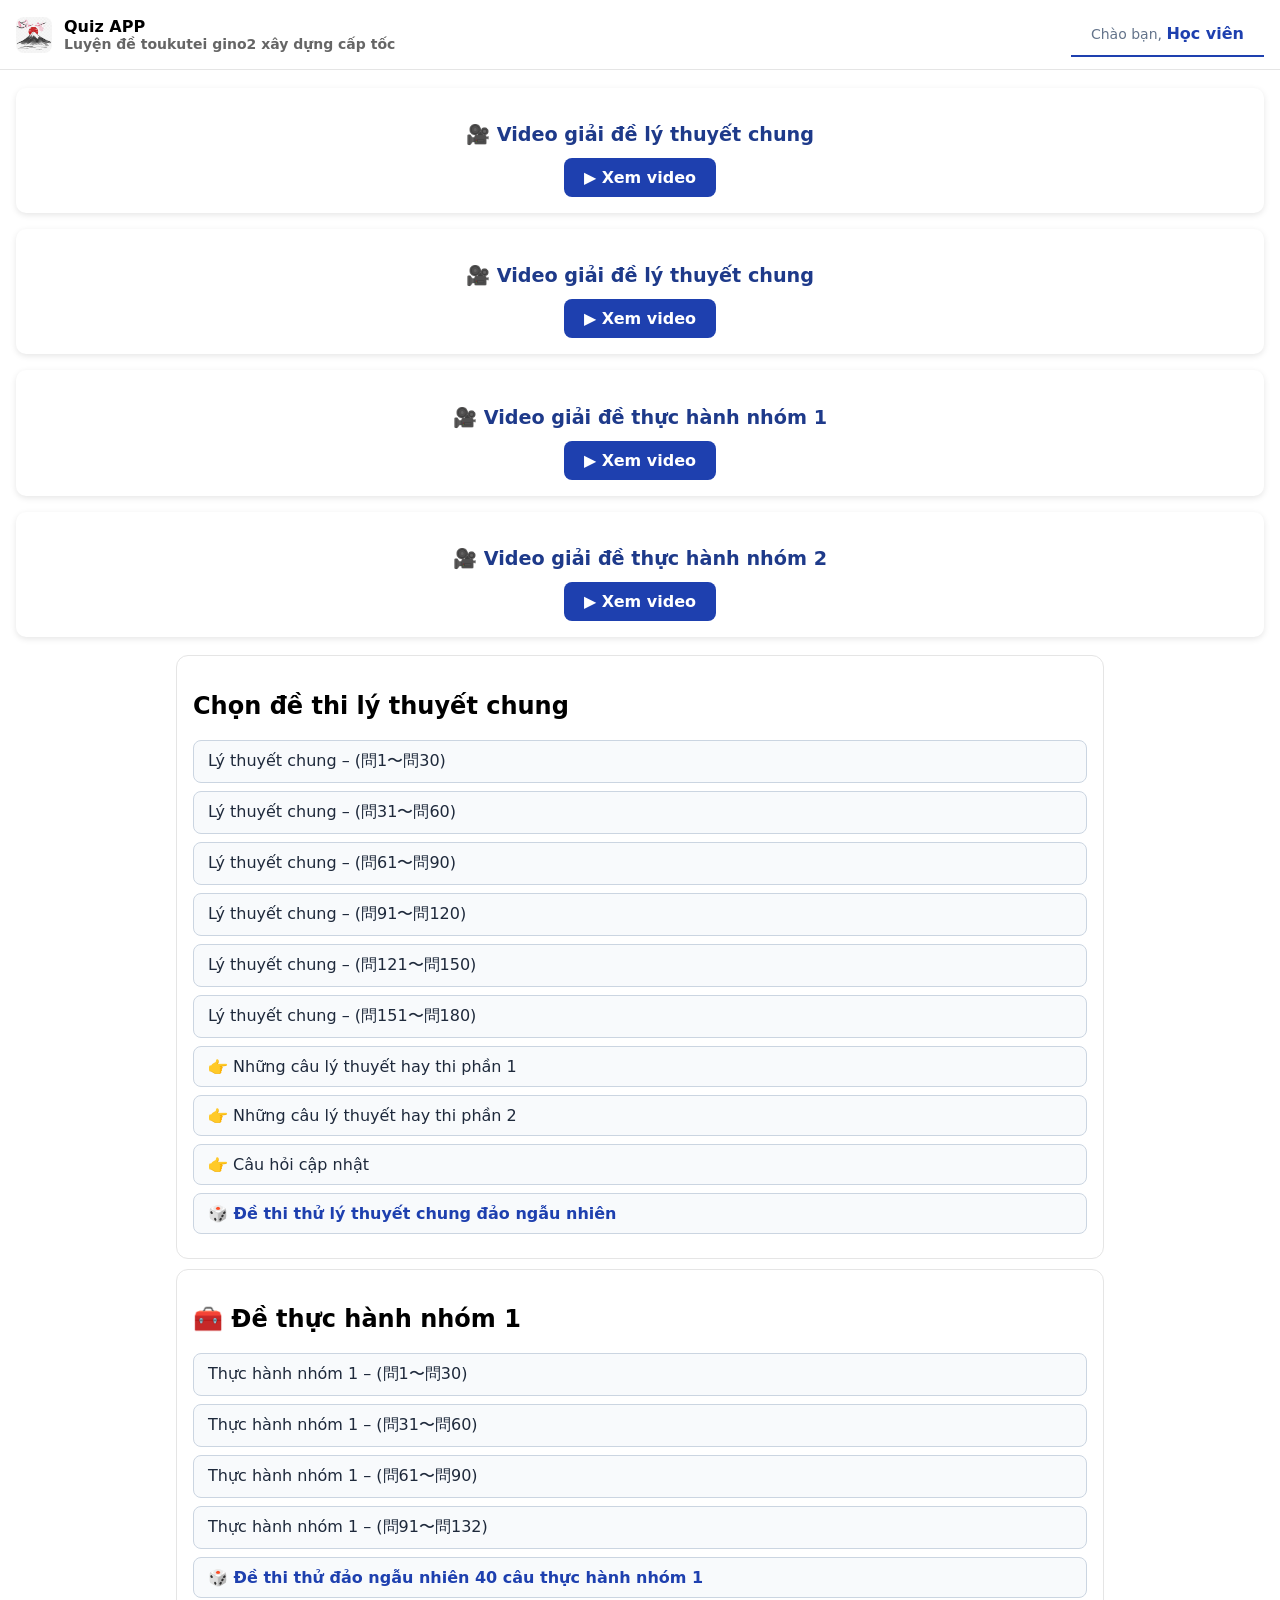
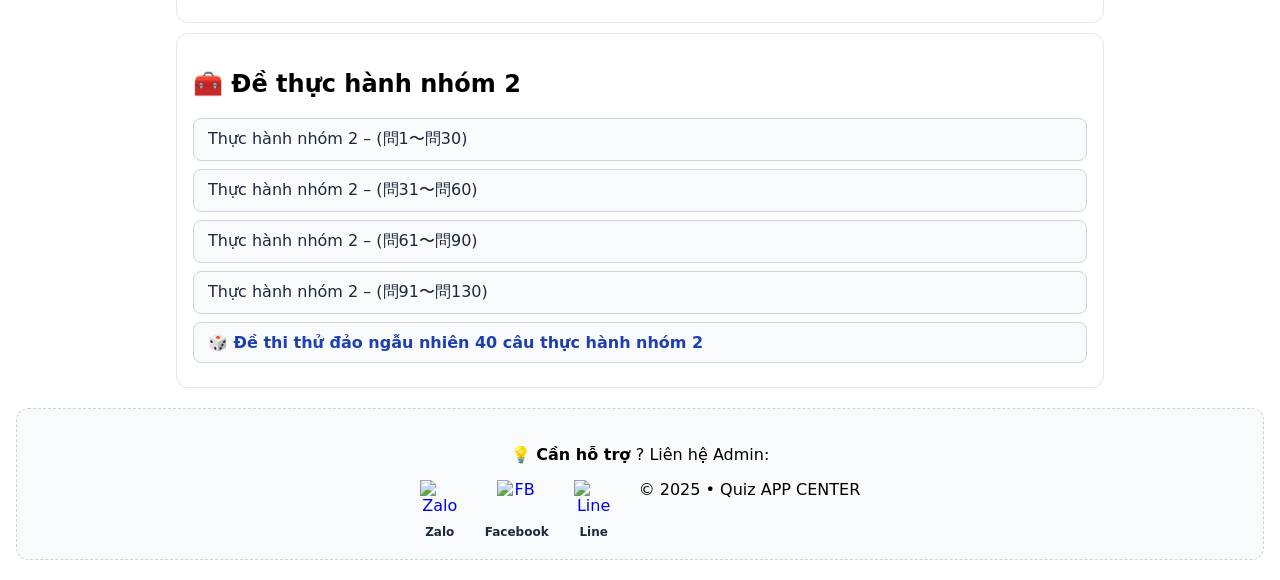
==== index.html @ d86682d0 "Update index.html" ====
<!doctype html>
<html lang="vi">
<head>
  <meta http-equiv="Cache-Control" content="no-cache, no-store, must-revalidate" />
  <meta http-equiv="Pragma" content="no-cache" />
  <meta http-equiv="Expires" content="0" />
  <meta charset="utf-8">
  <meta name="viewport" content="width=device-width, initial-scale=1">
  <title>Quiz APP CENTER</title>
  <link rel="icon" href="icon-192.png">
  <meta name="theme-color" content="#ffffff">
  <link rel="stylesheet" href="style.css">

  <script>
    const quizFiles = [
      "questions.js","questions2.js","questions3.js",
      "questions4.js","questions5.js","questions6.js","questions7.js","questions8.js","questions9.js",
      "practice1.js","practice2.js","practice3.js","practice4.js","practice1_g1.js","practice2_g1.js","practice3_g1.js","practice4_g1.js"
    ];
    quizFiles.forEach(f => fetch(f).catch(()=>{}));
  </script>

  <script type="module" src="firebase.js"></script>
</head>

<body class="mono">

<script type="module">
    import { auth, logout, db } from "./firebase.js"; 
    import { onAuthStateChanged, signOut } from "https://www.gstatic.com/firebasejs/11.0.1/firebase-auth.js";
    import { doc, getDoc } from "https://www.gstatic.com/firebasejs/11.0.1/firebase-firestore.js";

    onAuthStateChanged(auth, async (user) => {
        if (!user) {
            location.href = "login.html";
        } else {
            try {
                const userDocRef = doc(db, "users", user.uid);
                const userSnap = await getDoc(userDocRef);

                if (userSnap.exists()) {
                    const data = userSnap.data();
                    const currentDeviceId = localStorage.getItem('my_device_id');
                    const devices = data.devices || {};

                    // 1. Kiểm tra thiết bị
                    if (data.device_count >= 1 && !devices[currentDeviceId]) {
                        alert("🚫 Tài khoản chỉ được dùng trên 1 máy.");
                        await signOut(auth);
                        location.href = "login.html";
                        return;
                    }

                    // 2. Lấy thông tin Premium và Nhóm
                    const isPremium = data.isPremium === true;
                    const userGroup = data.group || "1"; // Mặc định nhóm 1 nếu chưa có dữ liệu

                    // 3. Hiển thị tên, trạng thái và Nhóm
                    const welcomeSection = document.getElementById('welcome-section');
                    const nameDisplay = document.getElementById('user-display-name');
                    
                    if (welcomeSection && nameDisplay) {
                        const statusBadge = isPremium 
                            ? `<span style="color: #f59e0b; font-size: 12px;"> [⭐ Premium - Nhóm ${userGroup}]</span>` 
                            : `<span style="color: #64748b; font-size: 12px;"> [Học thử - Nhóm ${userGroup}]</span>`;
                        
                        nameDisplay.innerHTML = (data.name || "Học viên") + statusBadge;
                        welcomeSection.style.setProperty('display', 'flex', 'important');
                    }

                    // 4. LOGIC CHẶN TRUY CẬP ĐỀ THI
                    const allowedSets = ['1', '2', '3']; // 90 câu lý thuyết đầu mở miễn phí

                    document.querySelectorAll('.exam-list a').forEach(link => {
                        link.addEventListener('click', (e) => {
                            const url = new URL(link.href, window.location.origin);
                            const setParam = url.searchParams.get('set');
                            const practiceParam = url.searchParams.get('practice');

                            // A. NẾU LÀ TÀI KHOẢN FREE
                            if (!isPremium) {
                                if ((setParam && !allowedSets.includes(setParam)) || practiceParam || setParam === 'randomExam') {
                                    e.preventDefault();
                                    document.getElementById('premium-modal').style.display = 'flex';
                                    return;
                                }
                            }

                            // B. NẾU LÀ PREMIUM: Chặn chéo nhóm thực hành
                            if (isPremium && practiceParam) {
                                const requiredG = "g" + userGroup; // Ví dụ: "g1" hoặc "g2"
                                
                                if (!practiceParam.includes(requiredG)) {
                                    e.preventDefault();
                                    alert(`🔒 Bạn đăng ký Nhóm ${userGroup}. Không thể vào đề thực hành của nhóm khác!\nLiên hệ Admin nếu bạn muốn đổi nhóm.`);
                                }
                            }
                        });
                    });

                } else {
                    console.warn("Không tìm thấy hồ sơ.");
                }
            } catch (error) {
                console.error("Lỗi:", error);
            }
        }
    });

    window.logout = logout;
</script>
  

<header class="header">
  <div class="brand">
    <img src="icon-192.png" alt="H" class="logo">
    <div class="titles">
      <div class="brand-name">Quiz APP</div>
      <div class="subtitle"><b>Luyện đề toukutei gino2 xây dựng cấp tốc</b></div>
    </div>
  </div>
  <div id="welcome-section" style="padding: 12px 20px; background: #fff; border-bottom: 2px solid #1e40af; display: none; display: flex; justify-content: space-between; align-items: center;">
    <div>
      <span style="color: #64748b; font-size: 14px;">Chào bạn, </span>
      <strong id="user-display-name" style="color: #1e40af; font-size: 16px;">Học viên</strong>
    </div>
  
  </div>
</header>

<main class="container">
  </main>


<style>
.logout-btn {
  background:#ef4444;
  color:white;
  border:none;
  padding:6px 12px;
  border-radius:6px;
  font-weight:bold;
  cursor:pointer;
}
.logout-btn:hover { background:#dc2626; }
/* ... Các style khác giữ nguyên ... */
</style>

</body>
</html>

<!-- ============================
     🎥 VIDEO GIẢNG DẠY
============================ -->
<div class="video-section">
  <h3>🎥 Video giải đề lý thuyết chung</h3>
  <div class="video-link">
    <a href="https://drive.google.com/file/d/1pl9RlHkuC-D0YzX4zTw41aE-9_p6ZaJ1/preview" 
       target="_blank" rel="noopener noreferrer"
       class="video-btn">▶️ Xem video</a>
  </div>
</div>

<div class="video-section">
  <h3>🎥 Video giải đề lý thuyết chung</h3>
  <div class="video-link">
    <a href="https://drive.google.com/file/d/1eTkqleEcCfyMb8GNI7voh6p9hdJwSqoO/preview" 
       target="_blank" rel="noopener noreferrer"
       class="video-btn">▶️ Xem video</a>
  </div>
</div>

  <div class="video-section">
  <h3>🎥 Video giải đề thực hành nhóm 1</h3>
  <div class="video-link">
    <a href="https://drive.google.com/file/d/1h8wyAfDmRlrgixBKTIgVB32bR2kPtjcA/preview" 
       target="_blank" rel="noopener noreferrer"
       class="video-btn">▶️ Xem video</a>
  </div>
</div>
  
<div class="video-section">
  <h3>🎥 Video giải đề thực hành nhóm 2</h3>
  <div class="video-link">
    <a href="https://drive.google.com/file/d/14-bKR9jRiHn4OdBH2MQ1tU23b8i1VUSE/preview" 
       target="_blank" rel="noopener noreferrer"
       class="video-btn">▶️ Xem video</a>
  </div>
</div>

<!-- ============================
     📘 DANH SÁCH ĐỀ THI
============================ -->
<main class="container">
  <div class="card">
    <h2>Chọn đề thi lý thuyết chung</h2>
    <ul id="exam-list" class="exam-list">
      <li><a href="exam.html?set=1">Lý thuyết chung – (問1〜問30)</a></li>
      <li><a href="exam.html?set=2">Lý thuyết chung – (問31〜問60)</a></li>
      <li><a href="exam.html?set=3">Lý thuyết chung – (問61〜問90)</a></li>
      <li><a href="exam.html?set=4">Lý thuyết chung – (問91〜問120)</a></li>
      <li><a href="exam.html?set=5">Lý thuyết chung – (問121〜問150)</a></li>
      <li><a href="exam.html?set=6">Lý thuyết chung – (問151〜問180)</a></li>
      <li><a href="exam.html?set=7">👉 Những câu lý thuyết hay thi phần 1</a></li>
      <li><a href="exam.html?set=8">👉 Những câu lý thuyết hay thi phần 2</a></li>
      <li><a href="exam.html?set=9">👉 Câu hỏi cập nhật</a></li>
      <li><a href="exam.html?set=randomExam" style="font-weight:bold;color:#1e40af;">
        🎲 Đề thi thử lý thuyết chung đảo ngẫu nhiên
      </a></li>
    </ul>
  </div>
 <!-- ========================= -->
  <!-- ✅ KHU ĐỀ THỰC HÀNH NHÓM 1 -->
  <!-- ========================= -->
  <div class="card">
    <h2>🧰 Đề thực hành nhóm 1</h2>
    <ul class="exam-list">
      <li><a href="exam.html?practice=g1_1">Thực hành nhóm 1 – (問1〜問30)</a></li>
      <li><a href="exam.html?practice=g1_2">Thực hành nhóm 1 – (問31〜問60)</a></li>
      <li><a href="exam.html?practice=g1_3">Thực hành nhóm 1 – (問61〜問90)</a></li>
      <li><a href="exam.html?practice=g1_4">Thực hành nhóm 1 – (問91〜問132)</a></li>
      <li><a href="exam.html?practice=g1_random" style="font-weight:bold;color:#1e40af;">🎲 Đề thi thử đảo ngẫu nhiên 40 câu thực hành nhóm 1</a></li>
    </ul>
  </div>
  <!-- ========================= -->
  <!-- ✅ KHU ĐỀ THỰC HÀNH NHÓM 2 -->
  <!-- ========================= -->
  <div class="card">
    <h2>🧰 Đề thực hành nhóm 2</h2>
    <ul class="exam-list">
      <li><a href="exam.html?practice=g2_1">Thực hành nhóm 2 – (問1〜問30)</a></li>
      <li><a href="exam.html?practice=g2_2">Thực hành nhóm 2 – (問31〜問60)</a></li>
      <li><a href="exam.html?practice=g2_3">Thực hành nhóm 2 – (問61〜問90)</a></li>
      <li><a href="exam.html?practice=g2_4">Thực hành nhóm 2 – (問91〜問130)</a></li>
       <li><a href="exam.html?practice=g2_random" style="font-weight:bold;color:#1e40af;">🎲 Đề thi thử đảo ngẫu nhiên 40 câu thực hành nhóm 2</a></li>
    </ul>
  </div>
</main>

<footer>
  <div class="admin-contact-section">
    <p>💡<b> Cần hỗ trợ  </b>? Liên hệ Admin:</p>
    <div class="contact-icons">
        <a href="#" id="zalo-link" target="_blank" class="contact-item">
            <img src="https://upload.wikimedia.org/wikipedia/commons/9/91/Icon_of_Zalo.svg" alt="Zalo">
            <span>Zalo</span>
        </a>
        <a href="#" id="fb-link" target="_blank" class="contact-item">
            <img src="https://upload.wikimedia.org/wikipedia/commons/0/05/Facebook_Logo_2023.png" alt="FB">
            <span>Facebook</span>
        </a>
        <a href="#" id="line-link" target="_blank" class="contact-item">
            <img src="https://upload.wikimedia.org/wikipedia/commons/4/41/LINE_logo.svg" alt="Line">
            <span>Line</span>
        </a>
       <div lass="footer">© 2025 • Quiz APP  CENTER</div>
    </div>
</div>

</footer>

<!-- 💅 Style bổ sung -->
<style>
.logout-btn {
  background:#ef4444;
  color:white;
  border:none;
  padding:6px 12px;
  border-radius:6px;
  font-weight:bold;
  cursor:pointer;
}
.logout-btn:hover { background:#dc2626; }

.video-section {
  background: #fff;
  margin: 16px;
  padding: 16px;
  border-radius: 10px;
  box-shadow: 0 2px 6px rgba(0,0,0,0.1);
  text-align: center;
}

.video-btn {
  display: inline-block;
  background: #1e40af;
  color: white;
  padding: 10px 20px;
  border-radius: 8px;
  font-weight: bold;
  text-decoration: none;
  transition: 0.2s;
}
.video-btn:hover { background: #2563eb; }

.exam-list li { list-style:none; margin:8px 0; }
.exam-list a {
  display:block;
  background:#f8fafc;
  border:1px solid #cbd5e1;
  padding:10px 14px;
  border-radius:8px;
  color:#1e293b;
  text-decoration:none;
  transition:.2s;
}
.exam-list a:hover { background:#e0e7ff; color:#1e40af; }
  .admin-contact-section {
    background: #f8fafc;
    padding: 20px;
    margin: 20px 16px;
    border-radius: 12px;
    text-align: center;
    border: 1px dashed #cbd5e1;
}
.contact-icons {
    display: flex;
    justify-content: center;
    gap: 25px;
    margin-top: 15px;
}
.contact-item {
    text-decoration: none;
    display: flex;
    flex-direction: column;
    align-items: center;
    gap: 5px;
    transition: transform 0.2s;
}
.contact-item:hover { transform: translateY(-3px); }
.contact-item img {
    width: 40px;
    height: 40px;
    object-fit: contain;
}
.contact-item span {
    font-size: 12px;
    font-weight: bold;
    color: #1e293b;
}
  /* Style cho các bộ đề bị khóa */
.exam-locked {
    opacity: 0.6; /* Làm mờ */
    pointer-events: none; /* Không cho bấm vào link (dự phòng) */
    position: relative;
    background: #f1f5f9 !important; /* Đổi màu nền xám */
    border-color: #cbd5e1 !important;
}

/* Thêm biểu tượng ổ khóa vào phía sau chữ */
.exam-locked::after {
    content: " 🔒"; 
    font-size: 14px;
    float: right;
}

/* Hiệu ứng cho chữ mờ hơn */
.exam-locked span, .exam-locked a {
    color: #94a3b8 !important;
}
</style>
<div id="premium-modal" style="display:none; position:fixed; top:0; left:0; width:100%; height:100%; background:rgba(0,0,0,0.6); z-index:1000; justify-content:center; align-items:center;">
    <div style="background:white; width:90%; max-width:400px; padding:25px; border-radius:15px; text-align:center; box-shadow: 0 10px 25px rgba(0,0,0,0.2);">
        <div style="font-size: 50px; margin-bottom: 15px;">🔒</div>
        <h2 style="color:#1e40af; margin-bottom: 10px;">Mở Khóa Toàn Bộ</h2>
        <p style="color:#64748b; font-size:14px; line-height:1.6; margin-bottom:20px;">
            Bạn đã hoàn thành các câu hỏi miễn phí.<br>
            Để học tiếp toàn bộ đề  , hãy liên hệ Admin để nâng cấp tài khoản Premium chỉ <b>）499k.(VND)</b> .
        </p>
        
        <div style="display: flex; flex-direction: column; gap: 10px;">
            <a href="https://zalo.me/09xxxxxxxx" target="_blank" style="background:#0068ff; color:white; padding:12px; border-radius:8px; text-decoration:none; font-weight:bold; display:flex; align-items:center; justify-content:center; gap:10px;">
                💬 Nhắn tin Zalo Admin
            </a>
            <a href="https://facebook.com/yourpage" target="_blank" style="background:#1877f2; color:white; padding:12px; border-radius:8px; text-decoration:none; font-weight:bold; display:flex; align-items:center; justify-content:center; gap:10px;">
                🔵 Liên hệ Facebook
            </a>
            <a href="https://line.me/ti/p/yourid" target="_blank" style="background:#06c755; color:white; padding:12px; border-radius:8px; text-decoration:none; font-weight:bold; display:flex; align-items:center; justify-content:center; gap:10px;">
                🟢 Kết nối qua Line
            </a>
            
            <button onclick="document.getElementById('premium-modal').style.display='none'" style="margin-top:10px; background:none; border:none; color:#94a3b8; cursor:pointer; font-size:13px;">Để sau</button>
        </div>
    </div>
</div>
</body>
</html>
---- style.css ----
:root{
  --bg:#ffffff; --fg:#000000; --muted:#666; --border:#e5e5e5;
  --ok:#0a7f2e; --bad:#c62828; --blue:#007BFF;
}
*{box-sizing:border-box}
body.mono{margin:0;background:var(--bg);color:var(--fg);font-family:system-ui,-apple-system,Segoe UI,Roboto,Helvetica,Arial,sans-serif}
.header{display:flex;align-items:center;justify-content:space-between;gap:16px;padding:12px 16px;border-bottom:1px solid var(--border);background:#fff;position:sticky;top:0;z-index:5}
.brand{display:flex;align-items:center;gap:12px}
.brand.small .brand-name{font-size:16px}
.logo{width:36px;height:36px;border-radius:8px}
.titles .brand-name{font-weight:700}
.titles .subtitle{font-size:14px;color:var(--muted)}
.titles .demoline{font-size:12px;color:var(--muted)}

/* --- SỬA: Giảm margin-bottom cho card để các câu hỏi gần nhau hơn --- */
.container{max-width:960px;margin:18px auto;padding:0 16px}
.card{background:#fff;border:1px solid var(--border);border-radius:12px;padding:16px;margin-bottom:10px}

.exam-list{list-style:none;padding:0;margin:0}
.exam-list li{margin:10px 0}
.exam-list a{color:var(--fg);text-decoration:underline}

.hud{display:flex;align-items:center;gap:10px}
.timer{font-variant-numeric:tabular-nums;font-weight:700}

.btn{border:1px solid var(--fg);background:#fff;color:var(--fg);padding:8px 14px;border-radius:10px;cursor:pointer}
.btn.ghost{background:transparent}
.btn:active{transform:translateY(1px)}

.q-head{display:flex;align-items:baseline;justify-content:space-between;gap:8px}
.q-index{font-weight:700}
.q-text{font-weight:600;margin:10px 0;white-space:pre-wrap}
.hira{font-size:14px;color:var(--muted);margin:4px 0 8px;white-space:pre-wrap}

/* --- SỬA: Giảm khoảng cách đáp án và loại bỏ radio button khỏi bố cục --- */
.options{display:grid;gap:6px; /* Giảm khoảng cách giữa các đáp án */ margin:10px 0}
.opt{
  display:block; /* Thay đổi flex thành block để không bị ảnh hưởng bởi radio */
  border:1px solid var(--border);
  padding:10px 12px; /* Giảm padding */
  border-radius:8px; /* Giảm bo tròn */
  cursor:pointer;
  transition: all 0.15s ease;
}
.opt:hover {
    background-color: #f7f7f7;
}
/* Ẩn hoàn toàn nút radio button */
.opt input[type="radio"]{
    display:none !important;
}
/* --- THÊM MỚI: Style cho đáp án đã được chọn (Thay thế hiệu ứng radio button) --- */
.opt.selected {
    background-color: #e6f7ff;      /* Nền xanh nhạt */
    border-color: var(--blue);      /* Viền màu xanh đậm */
    font-weight: 500;
    box-shadow: 0 0 5px rgba(0, 123, 255, 0.2);
}

.nav{display:flex;gap:8px;margin-top:8px}
.footer{text-align:center;color:var(--muted);padding:24px 0;border-top:1px solid var(--border)}

.result-title{font-weight:700;margin-bottom:8px}
.result-item{border-top:1px dashed var(--border);padding-top:10px;margin-top:10px}
.answer-line{margin:6px 0}
.selected.correct{color:var(--ok);font-weight:700}
.selected.incorrect{color:var(--bad);font-weight:700}
.explain{color:#111;margin-top:6px}

.floating{position:fixed;right:16px;bottom:16px;background:var(--blue);color:#fff;border:none;border-radius:12px;padding:12px 16px;cursor:pointer;display:none}

/* 💬 Khung hiển thị TỪ VỰNG / DỊCH NGHĨA / GIẢI THÍCH */
.meaning-box {
  background: #eaf7e6;              /* nền xanh nhạt */
  border-left: 4px solid #4CAF50;   /* viền xanh lá bên trái */
  padding: 10px 14px;
  margin-top: 12px;
  border-radius: 6px;
  line-height: 1.6;
  font-size: 14px;
  color: #222;
  white-space: pre-wrap;            /* giữ nguyên xuống dòng trong vocab */
}

.meaning-box strong {
  color: #1b5e20;                   /* chữ “TỪ VỰNG”, “DỊCH NGHĨA” đậm xanh đậm */
  font-weight: 600;
}

.meaning-box + .meaning-box {
  margin-top: 8px;                  /* tạo khoảng cách giữa các khung (nếu có nhiều phần) */
}

/* --- XÓA: Xóa đoạn "Làm đẹp phần lựa chọn" cũ vì đã được thay thế bên trên --- */
/*
.opt {
  display: flex;
  align-items: center;
  border: 1px solid #ccc;
  border-radius: 6px;
  margin: 6px 0;
  padding: 8px 10px;
  cursor: pointer;
  transition: 0.2s;
}

.opt:hover {
  background-color: #f5faff;
}

.opt input[type="radio"] {
  margin-right: 10px;
  accent-color: #2196f3;
}

.opt input[type="radio"]:checked + div {
  background-color: #d0e8ff;
  border-radius: 4px;
  padding: 2px 6px;
  transition: 0.2s;
}
*/
/* 🧩 Hình ảnh câu hỏi */
.q-img img {
  max-width: 100%;
  border: 1px solid #ccc;
  border-radius: 8px;
  margin: 8px 0;
}

/* 🕓 Thanh thời gian */
.timer {
  font-weight: 700;
  color: #1e88e5;
}
.video-section {
  margin-top: 30px;
  padding: 16px;
  background: #f9fafb;
  border-radius: 10px;
  box-shadow: 0 3px 8px rgba(0,0,0,0.1);
  text-align: center;
}

.video-section h3 {
  color: #1e3a8a;
  margin-bottom: 12px;
  font-size: 1.2rem;
}

.video-wrapper {
  position: relative;
  width: 100%;
  max-width: 600px;
  margin: 0 auto;
  border-radius: 12px;
  overflow: hidden;
  box-shadow: 0 3px 8px rgba(0,0,0,0.15);
}

.video-wrapper video {
  width: 100%;
  height: auto;
  display: block;
  border: none;
  outline: none;
  border-radius: 12px;
  background: #000;
}

.note {
  margin-top: 10px;
  font-size: 0.9rem;
  color: #555;
}
.result-explain-box {
  background: #f5faff;
  border-left: 4px solid #3b82f6;
  padding: 12px 14px;
  margin-top: 10px;
  border-radius: 6px;
}

.result-explain-box .explain-title {
  font-weight: bold;
  margin-bottom: 6px;
  color: #1e3a8a;
}

.result-explain-box .tip {
  margin-top: 8px;
  background: #fffbe6;
  border-left: 4px solid #facc15;
  padding: 8px;
  border-radius: 4px;
  font-size: 0.95em;
}
/* --- CSS THÊM VÀO ĐỂ TÔ MÀU ĐÁP ÁN VÀ ĐIỀU CHỈNH NÚT (DÀNH CHO PHẦN KẾT QUẢ) --- */

/* 1. Đảm bảo lớp cơ bản cho các lựa chọn (Nếu chưa có) */
.opt {
    position: relative;
    /* Giữ nguyên font và bố cục khác của bạn */
}

/* 2. Thiết lập màu nền cho đáp án Đúng */
.opt.correct-answer {
    background-color: #d4edda; /* Nền xanh nhạt */
    border-color: #155724; /* Viền xanh đậm */
    font-weight: 500;
}

/* 3. Thiết lập màu nền cho đáp án Sai do người dùng chọn */
.opt.incorrect-picked {
    background-color: #f8d7da; /* Nền đỏ nhạt */
    border-color: #721c24; /* Viền đỏ đậm */
    font-weight: 500;
    opacity: 1; 
}

/* 4. Định vị và căn chỉnh các nút điều hướng */
.nav {
    display: flex;
    justify-content: space-between; /* Đẩy 3 nút ra 2 bên và giữa */
    align-items: center;
    margin-top: 20px;
    gap: 10px; /* Khoảng cách giữa các nút */
    width: 100%;
}

/* 5. Đảm bảo nút Giải thích (ở giữa) có màu và kích thước phù hợp */
#explainBtn {
    background-color: #007bff; /* Màu xanh dương (tương đương khoanh đen) */
    color: white;
    flex-grow: 1; /* Cho phép nút này giãn ra lấp đầy khoảng trống */
}

/* 6. Định vị Nút Làm Lại Câu Sai (fixed) */
#floatingRedo {
    position: fixed;
    bottom: 20px;
    right: 20px;
    background-color: #dc3545; /* Màu đỏ nổi bật */
    color: #fff;
    border: none;
    padding: 12px 24px;
    border-radius: 9999px; /* Hình tròn */
    cursor: pointer;
    z-index: 1000;
    box-shadow: 0 4px 10px rgba(0,0,0,0.15);
    font-weight: bold;
    transition: all 0.2s ease;
}

#floatingRedo:hover {
    background-color: #c82333;
    transform: scale(1.05);
}

/* --- CSS MỚI: DÙNG CHO PHẦN KẾT QUẢ/GIẢI THÍCH (Ví dụ Ảnh 2) --- */

/* 1. Nền vàng nhạt cho toàn bộ câu hỏi trong phần kết quả */
.result-item-container {
    padding: 15px;
    margin-bottom: 20px;
    border-radius: 10px;
    background-color: #fffbe6; /* Màu vàng nhạt (giống Ảnh 2) */
    border: 1px solid #fbd38d;
    box-shadow: 0 1px 3px rgba(0,0,0,0.05);
}

/* 2. Style cho đáp án sau khi nộp bài (áp dụng cho từng dòng đáp án) */
.result-answer-line {
    padding: 8px 12px;
    margin: 5px 0;
    border-radius: 6px;
    font-weight: 500;
}

/* 3. Khung màu xanh lá cây cho Đáp án ĐÚNG trong phần kết quả (giống lúc chọn đúng) */
.result-answer-line.correct {
    background-color: #d4edda; /* Nền xanh nhạt */
    border: 1px solid #155724; /* Khung xanh đậm */
}

/* 4. Khung màu đỏ cho Đáp án SAI (của người dùng) trong phần kết quả */
.result-answer-line.incorrect {
    background-color: #f8d7da; /* Nền đỏ nhạt */
    border: 1px solid #721c24; /* Khung đỏ đậm */
}
.opt {
  border: 1px solid #ccc;
  padding: 10px;
  border-radius: 8px;
  margin: 6px 0;
  cursor: pointer;
}
.opt.correct {
  background: #dbeafe;  /* xanh dương nhạt */
  border-color: #3b82f6;
  color: #1e40af;
}
.opt.incorrect {
  background: #fee2e2;  /* đỏ nhạt */
  border-color: #ef4444;
  color: #b91c1c;
}
.opt .mark { margin-left: 6px; font-weight: bold; }
.nav {
  display: flex;
  justify-content: space-between;
  margin-top: 12px;
}
.nav .btn {
  flex: 1;
  margin: 0 4px;
}
.locked {
  opacity: 0.5;
  position: relative;
}

.locked::after {
  content: " 🔒";
  color: red;
  font-weight: bold;
}
.tip { background:#f9fafb; border-left:4px solid #3b82f6; padding:6px 10px; margin-top:6px; }
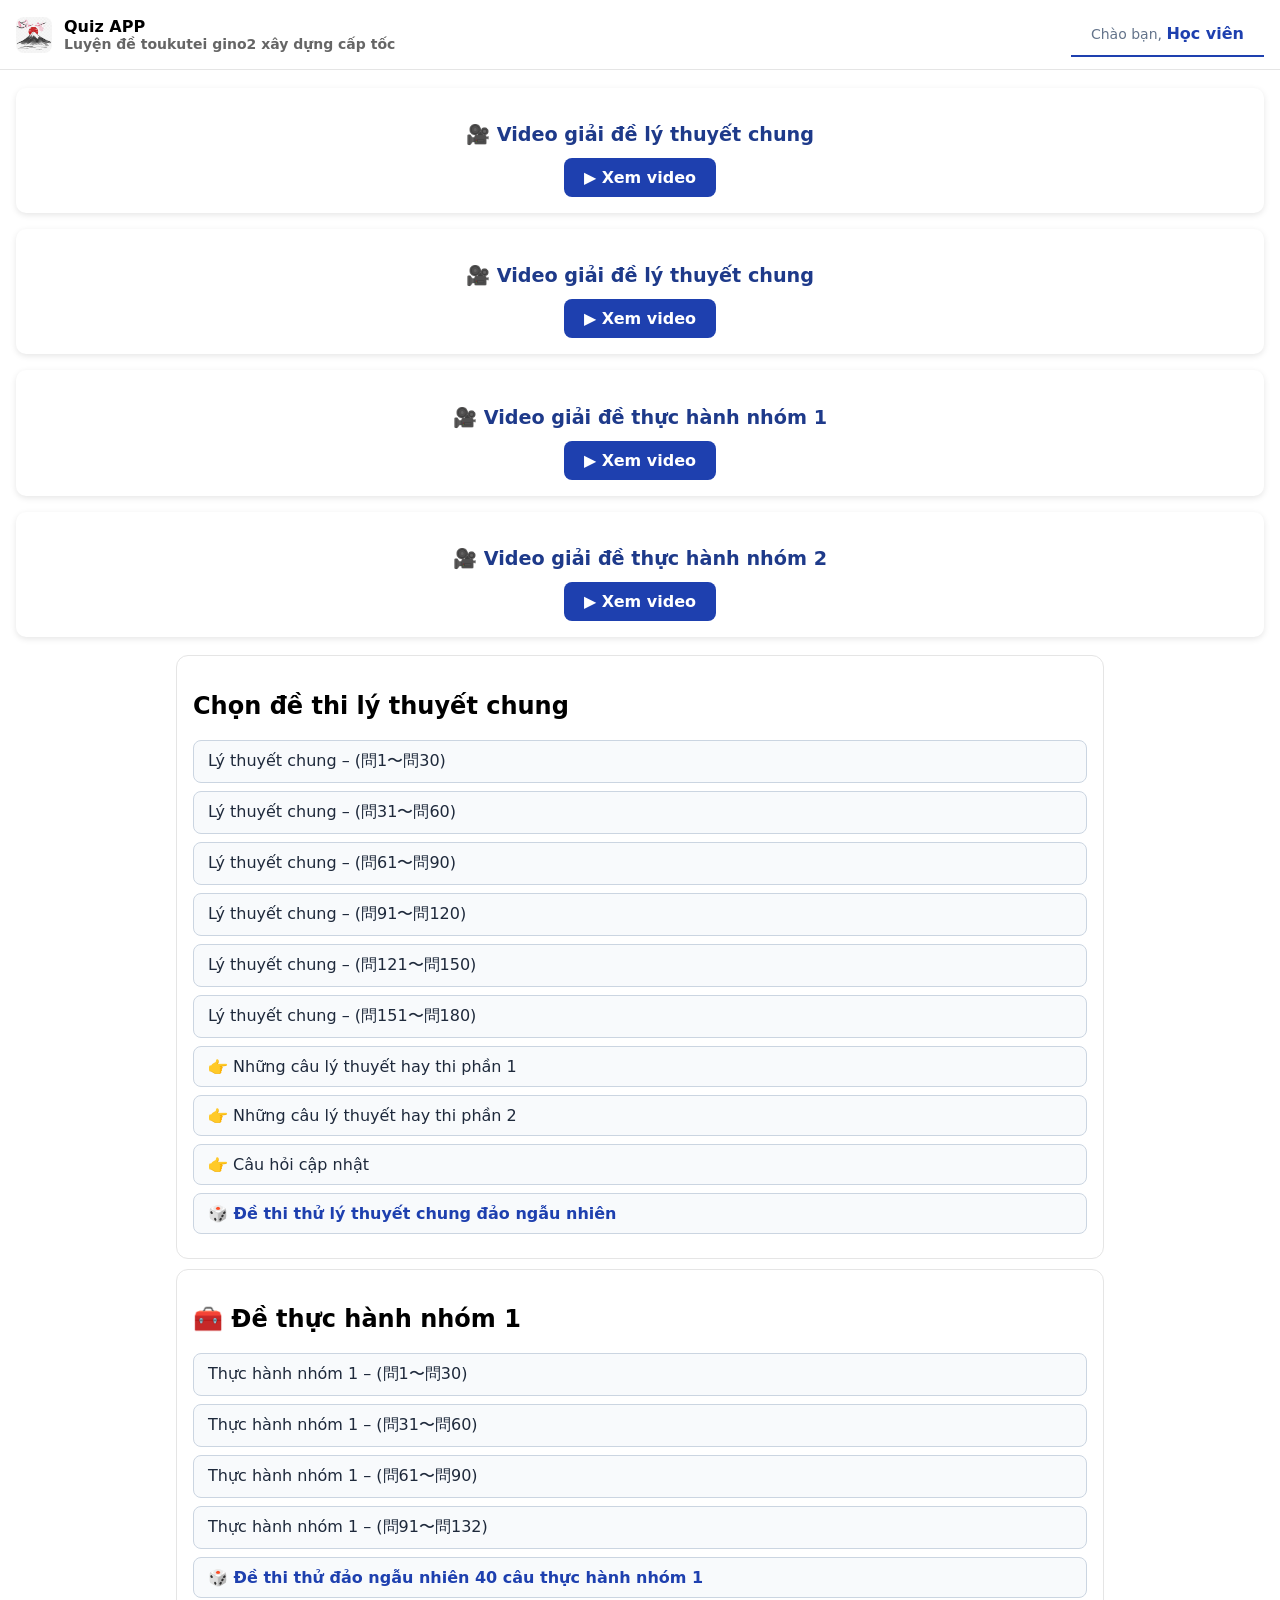
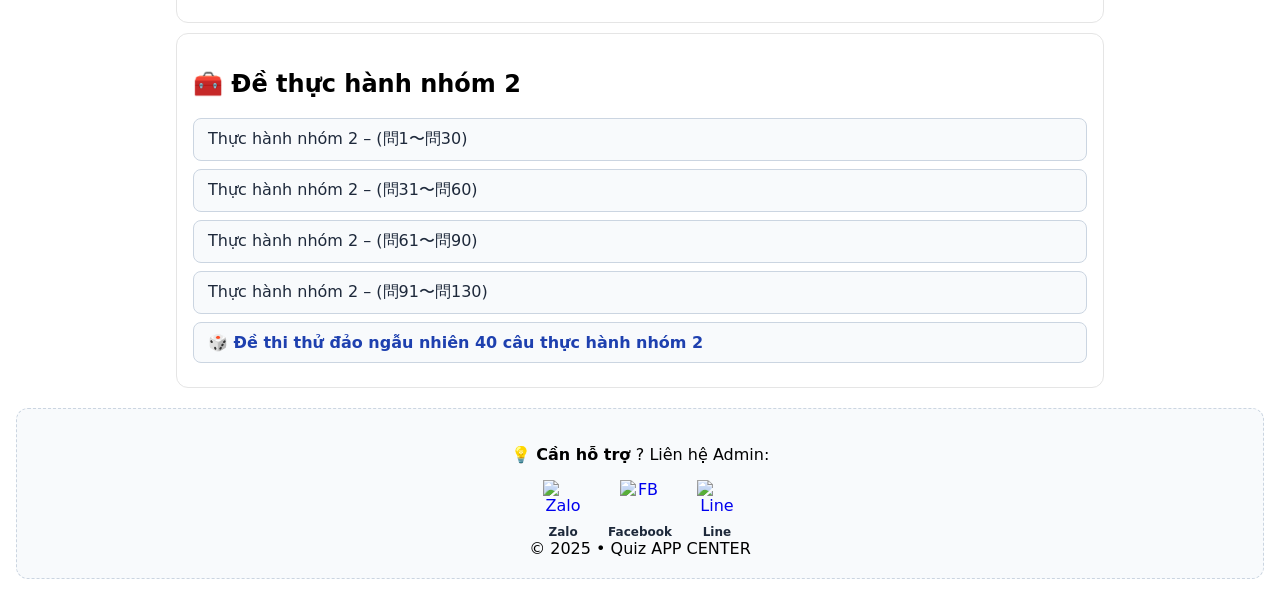
==== commit 6f718ab6: "Update index.html" ====
--- a/index.html
+++ b/index.html
@@ -253,8 +253,9 @@
             <img src="https://upload.wikimedia.org/wikipedia/commons/4/41/LINE_logo.svg" alt="Line">
             <span>Line</span>
         </a>
-       <div lass="footer">© 2025 • Quiz APP  CENTER</div>
+     
     </div>
+      <div lass="footer">© 2025 • Quiz APP  CENTER</div>
 </div>
 
 </footer>
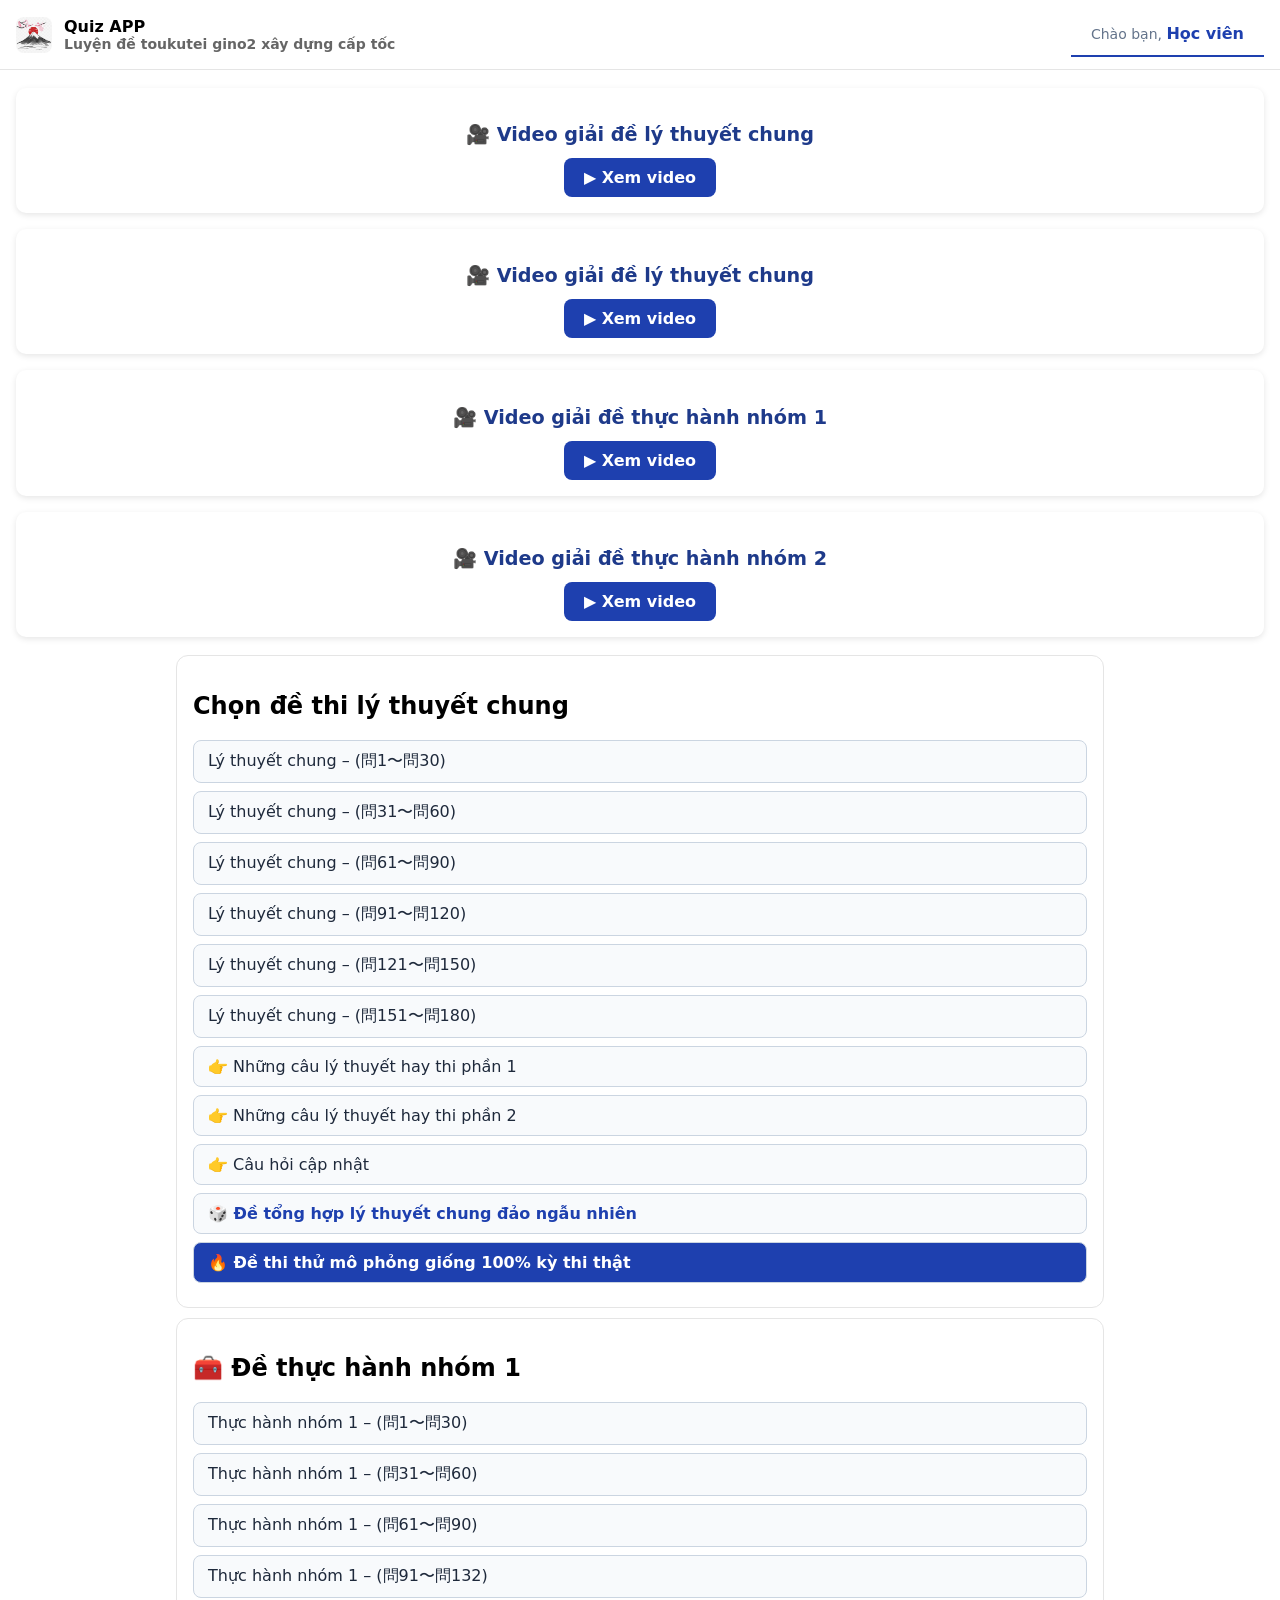
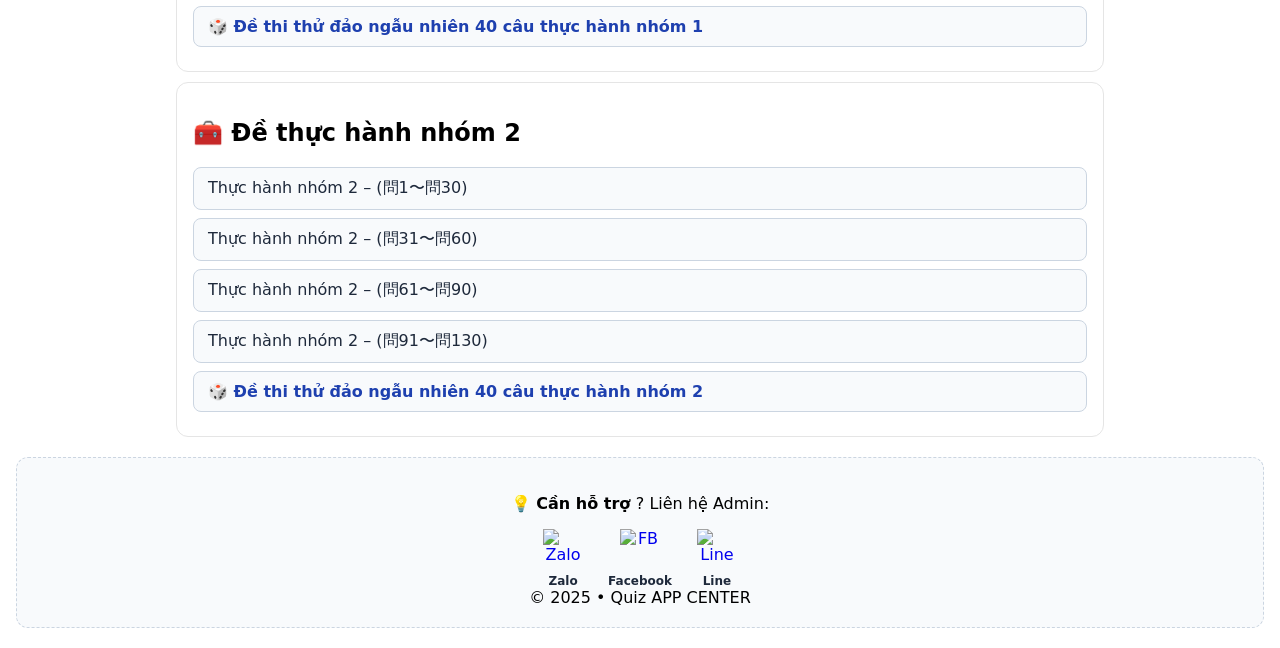
==== commit bdd95a63: "Update index.html" ====
--- a/index.html
+++ b/index.html
@@ -51,55 +51,66 @@
                         return;
                     }
 
-                    // 2. Lấy thông tin Premium và Nhóm
+                    // 2. Thông tin tài khoản
                     const isPremium = data.isPremium === true;
-                    const userGroup = data.group || "1"; // Mặc định nhóm 1 nếu chưa có dữ liệu
-
-                    // 3. Hiển thị tên, trạng thái và Nhóm
-                    const welcomeSection = document.getElementById('welcome-section');
+                    const userGroup = data.group || "1";
+                    const allowedSets = ['1', '2', '3'];
+
+                    // 3. Hiển thị Header
                     const nameDisplay = document.getElementById('user-display-name');
+                    if (nameDisplay) {
+                        const statusBadge = isPremium 
+                            ? `<span style="color: #f59e0b; font-size: 12px;"> [⭐ Premium - G${userGroup}]</span>` 
+                            : `<span style="color: #64748b; font-size: 12px;"> [Học thử]</span>`;
+                        nameDisplay.innerHTML = (data.name || "Học viên") + statusBadge;
+                        document.getElementById('welcome-section').style.setProperty('display', 'flex', 'important');
+                    }
+
+                    // 4. TẠO TIN NHẮN TỰ ĐỘNG & CẬP NHẬT LINK (Sửa icon FB tại đây)
+                    const msg = encodeURIComponent(`Chào Admin, mình là ${data.name || 'Học viên'} (Nhóm ${userGroup}). Mình muốn hỗ trợ về Premium.`);
                     
-                    if (welcomeSection && nameDisplay) {
-                        const statusBadge = isPremium 
-                            ? `<span style="color: #f59e0b; font-size: 12px;"> [⭐ Premium - Nhóm ${userGroup}]</span>` 
-                            : `<span style="color: #64748b; font-size: 12px;"> [Học thử - Nhóm ${userGroup}]</span>`;
+                    // Link cho Footer
+                    if(document.getElementById('zalo-link')) document.getElementById('zalo-link').href = `https://zalo.me/09xxxxxxxx?text=${msg}`;
+                    if(document.getElementById('fb-link')) document.getElementById('fb-link').href = `https://m.me/yourpage?text=${msg}`;
+                    if(document.getElementById('line-link')) document.getElementById('line-link').href = `https://line.me/ti/p/~yourid`;
+
+                    // Link cho Premium Modal (Cập nhật để không bị lỗi)
+                    if(document.getElementById('modal-zalo')) document.getElementById('modal-zalo').href = `https://zalo.me/09xxxxxxxx?text=${msg}`;
+                    if(document.getElementById('modal-fb')) document.getElementById('modal-fb').href = `https://m.me/yourpage?text=${msg}`;
+                    if(document.getElementById('modal-line')) document.getElementById('modal-line').href = `https://line.me/ti/p/~yourid`;
+
+                    // 5. LOGIC KHÓA ĐỀ THI
+                    document.querySelectorAll('.exam-list a').forEach(link => {
+                        const url = new URL(link.href, window.location.origin);
+                        const setParam = url.searchParams.get('set');
+                        const practiceParam = url.searchParams.get('practice');
                         
-                        nameDisplay.innerHTML = (data.name || "Học viên") + statusBadge;
-                        welcomeSection.style.setProperty('display', 'flex', 'important');
-                    }
-
-                    // 4. LOGIC CHẶN TRUY CẬP ĐỀ THI
-                    const allowedSets = ['1', '2', '3']; // 90 câu lý thuyết đầu mở miễn phí
-
-                    document.querySelectorAll('.exam-list a').forEach(link => {
-                        link.addEventListener('click', (e) => {
-                            const url = new URL(link.href, window.location.origin);
-                            const setParam = url.searchParams.get('set');
-                            const practiceParam = url.searchParams.get('practice');
-
-                            // A. NẾU LÀ TÀI KHOẢN FREE
-                            if (!isPremium) {
-                                if ((setParam && !allowedSets.includes(setParam)) || practiceParam || setParam === 'randomExam') {
-                                    e.preventDefault();
+                        let isLocked = false;
+
+                        if (!isPremium) {
+                            if ((setParam && !allowedSets.includes(setParam)) || practiceParam || setParam === 'randomExam') {
+                                isLocked = true;
+                            }
+                        } 
+                        else if (isPremium && practiceParam) {
+                            const requiredG = "g" + userGroup;
+                            if (!practiceParam.includes(requiredG)) {
+                                isLocked = true;
+                            }
+                        }
+
+                        if (isLocked) {
+                            link.classList.add('exam-locked');
+                            link.addEventListener('click', (e) => {
+                                e.preventDefault();
+                                if (!isPremium) {
                                     document.getElementById('premium-modal').style.display = 'flex';
-                                    return;
+                                } else {
+                                    alert(`🔒 Bạn đang thuộc Nhóm ${userGroup}. Đề này dành cho nhóm khác!`);
                                 }
-                            }
-
-                            // B. NẾU LÀ PREMIUM: Chặn chéo nhóm thực hành
-                            if (isPremium && practiceParam) {
-                                const requiredG = "g" + userGroup; // Ví dụ: "g1" hoặc "g2"
-                                
-                                if (!practiceParam.includes(requiredG)) {
-                                    e.preventDefault();
-                                    alert(`🔒 Bạn đăng ký Nhóm ${userGroup}. Không thể vào đề thực hành của nhóm khác!\nLiên hệ Admin nếu bạn muốn đổi nhóm.`);
-                                }
-                            }
-                        });
+                            });
+                        }
                     });
-
-                } else {
-                    console.warn("Không tìm thấy hồ sơ.");
                 }
             } catch (error) {
                 console.error("Lỗi:", error);
@@ -205,8 +216,10 @@
       <li><a href="exam.html?set=8">👉 Những câu lý thuyết hay thi phần 2</a></li>
       <li><a href="exam.html?set=9">👉 Câu hỏi cập nhật</a></li>
       <li><a href="exam.html?set=randomExam" style="font-weight:bold;color:#1e40af;">
-        🎲 Đề thi thử lý thuyết chung đảo ngẫu nhiên
+        🎲 Đề tổng hợp lý thuyết chung đảo ngẫu nhiên
       </a></li>
+      <li><a href="prometric.html?set=randomExam" style="background: #1e40af; color: white; font-weight: bold;">🔥 Đề thi thử mô phỏng giống 100% kỳ thi thật</a>
+        </li>
     </ul>
   </div>
  <!-- ========================= -->
@@ -339,48 +352,59 @@
     font-weight: bold;
     color: #1e293b;
 }
-  /* Style cho các bộ đề bị khóa */
 .exam-locked {
-    opacity: 0.6; /* Làm mờ */
-    pointer-events: none; /* Không cho bấm vào link (dự phòng) */
+    opacity: 0.5 !important;
+    background: #f1f5f9 !important;
+    color: #94a3b8 !important;
+    border: 1px dashed #cbd5e1 !important;
+    cursor: not-allowed !important;
     position: relative;
-    background: #f1f5f9 !important; /* Đổi màu nền xám */
-    border-color: #cbd5e1 !important;
-}
-
-/* Thêm biểu tượng ổ khóa vào phía sau chữ */
+    pointer-events: auto !important; /* Quan trọng: Để vẫn nhận được sự kiện Click hiện thông báo */
+}
+
 .exam-locked::after {
-    content: " 🔒"; 
-    font-size: 14px;
-    float: right;
-}
-
-/* Hiệu ứng cho chữ mờ hơn */
-.exam-locked span, .exam-locked a {
-    color: #94a3b8 !important;
+    content: "🔒 Khóa";
+    position: absolute;
+    right: 10px;
+    top: 50%;
+    transform: translateY(-35%);
+    background: #64748b;
+    color: white;
+    font-size: 10px;
+    padding: 2px 6px;
+    border-radius: 4px;
 }
 </style>
-<div id="premium-modal" style="display:none; position:fixed; top:0; left:0; width:100%; height:100%; background:rgba(0,0,0,0.6); z-index:1000; justify-content:center; align-items:center;">
-    <div style="background:white; width:90%; max-width:400px; padding:25px; border-radius:15px; text-align:center; box-shadow: 0 10px 25px rgba(0,0,0,0.2);">
-        <div style="font-size: 50px; margin-bottom: 15px;">🔒</div>
-        <h2 style="color:#1e40af; margin-bottom: 10px;">Mở Khóa Toàn Bộ</h2>
-        <p style="color:#64748b; font-size:14px; line-height:1.6; margin-bottom:20px;">
+<div id="premium-modal" style="display:none; position:fixed; top:0; left:0; width:100%; height:100%; background:rgba(0,0,0,0.7); z-index:1000; justify-content:center; align-items:center; backdrop-filter: blur(4px);">
+    <div style="background:white; width:90%; max-width:380px; padding:30px; border-radius:20px; text-align:center; box-shadow: 0 20px 40px rgba(0,0,0,0.3); position: relative;">
+        
+        <div style="font-size: 60px; margin-bottom: 10px;">🔒</div>
+        
+        <h2 style="color:#1e40af; margin: 0 0 10px 0; font-size: 22px;">Mở Khóa Toàn Bộ</h2>
+        
+        <p style="color:#64748b; font-size:14px; line-height:1.6; margin-bottom:25px;">
             Bạn đã hoàn thành các câu hỏi miễn phí.<br>
-            Để học tiếp toàn bộ đề  , hãy liên hệ Admin để nâng cấp tài khoản Premium chỉ <b>）499k.(VND)</b> .
+            Nâng cấp <b>Premium</b> để học toàn bộ đề thi <br>
+             chỉ với <b>499k (VND)</b>.
         </p>
         
-        <div style="display: flex; flex-direction: column; gap: 10px;">
-            <a href="https://zalo.me/09xxxxxxxx" target="_blank" style="background:#0068ff; color:white; padding:12px; border-radius:8px; text-decoration:none; font-weight:bold; display:flex; align-items:center; justify-content:center; gap:10px;">
-                💬 Nhắn tin Zalo Admin
+        <div style="display: flex; flex-direction: column; gap: 12px;">
+            <a href="#" id="modal-zalo" target="_blank" style="background:#0068ff; color:white; padding:12px; border-radius:10px; text-decoration:none; font-weight:bold; display:flex; align-items:center; justify-content:center; gap:12px;">
+                <img src="https://upload.wikimedia.org/wikipedia/commons/9/91/Icon_of_Zalo.svg" width="24" height="24" style="border-radius:4px;">
+                Nhắn tin Zalo Admin
             </a>
-            <a href="https://facebook.com/yourpage" target="_blank" style="background:#1877f2; color:white; padding:12px; border-radius:8px; text-decoration:none; font-weight:bold; display:flex; align-items:center; justify-content:center; gap:10px;">
-                🔵 Liên hệ Facebook
+
+            <a href="#" id="modal-fb" target="_blank" style="background:#1877f2; color:white; padding:12px; border-radius:10px; text-decoration:none; font-weight:bold; display:flex; align-items:center; justify-content:center; gap:12px;">
+                <img src="https://upload.wikimedia.org/wikipedia/commons/b/b9/2023_Facebook_icon.svg" width="24" height="24">
+                Liên hệ Facebook
             </a>
-            <a href="https://line.me/ti/p/yourid" target="_blank" style="background:#06c755; color:white; padding:12px; border-radius:8px; text-decoration:none; font-weight:bold; display:flex; align-items:center; justify-content:center; gap:10px;">
-                🟢 Kết nối qua Line
+
+            <a href="#" id="modal-line" target="_blank" style="background:#06c755; color:white; padding:12px; border-radius:10px; text-decoration:none; font-weight:bold; display:flex; align-items:center; justify-content:center; gap:12px;">
+                <img src="https://upload.wikimedia.org/wikipedia/commons/4/41/LINE_logo.svg" width="24" height="24">
+                Kết nối qua Line
             </a>
             
-            <button onclick="document.getElementById('premium-modal').style.display='none'" style="margin-top:10px; background:none; border:none; color:#94a3b8; cursor:pointer; font-size:13px;">Để sau</button>
+            <button onclick="document.getElementById('premium-modal').style.display='none'" style="margin-top:10px; background:none; border:none; color:#94a3b8; cursor:pointer; font-size:14px; text-decoration: underline;">Để sau</button>
         </div>
     </div>
 </div>
